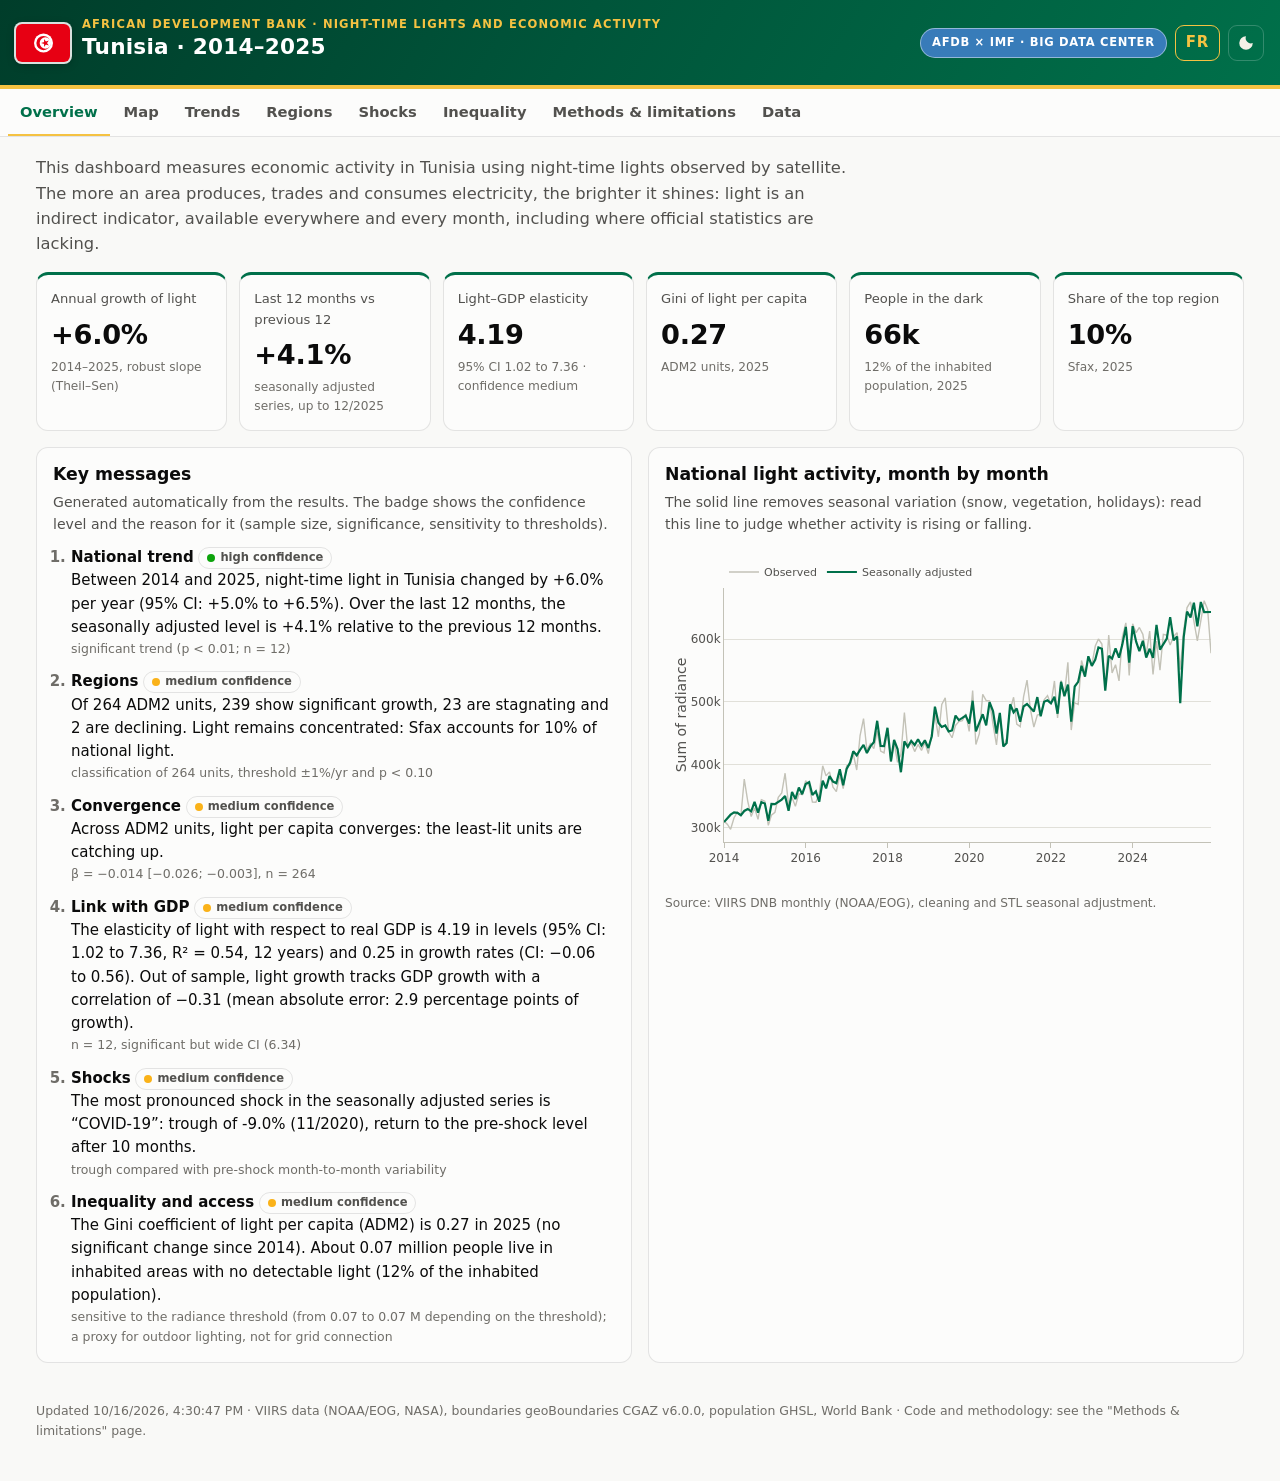
==== en/index.html @ 42baf1ad "Update NTL dashboard — TUN 2014–2025 — run 2026-10-16 16:31 UTC" ====
<!DOCTYPE html>
<html lang="en">
<head>
<meta charset="utf-8">
<meta name="viewport" content="width=device-width, initial-scale=1, viewport-fit=cover">
<title>Night-Time Lights and Economic Activity</title>
<meta name="description" content="Dashboard: economic activity measured with night-time lights (VIIRS) at national and subnational levels.">
<link rel="icon" href="data:image/svg+xml,%3Csvg xmlns='http://www.w3.org/2000/svg' viewBox='0 0 32 32'%3E%3Crect width='32' height='32' rx='7' fill='%2300553A'/%3E%3Ccircle cx='11' cy='13' r='3' fill='%23f5c242'/%3E%3Ccircle cx='21' cy='19' r='2' fill='%23f5c242'/%3E%3Ccircle cx='19' cy='9' r='1.4' fill='%23fde7a6'/%3E%3C/svg%3E">
<link rel="stylesheet" href="assets/vendor/leaflet.css">
<link rel="stylesheet" href="assets/style.css">
<script>
  // apply the stored theme before first paint (no flash)
  try { const t = localStorage.getItem("ntl-theme"); if (t === "light" || t === "dark") document.documentElement.dataset.theme = t; } catch (e) {}
</script>
</head>
<body>
<a class="skip" href="#main">Skip to content</a>
<header class="topbar">
  <div class="brand">
    <img id="flag" class="flag" alt="Flag" hidden>
    <div>
      <div class="eyebrow">African Development Bank · Night-time lights and economic activity</div>
      <h1 id="country-title">Loading…</h1>
    </div>
  </div>
  <div class="controls">
    <span class="cobrand">AfDB × IMF · Big Data Center</span>
    <a id="lang-switch" class="lang-btn" href="#" title="Version française" hreflang="fr">FR</a>
    <label class="sr" for="country-select">Country</label>
    <select id="country-select" hidden></select>
    <button id="theme-toggle" class="icon-btn" type="button" aria-label="Toggle theme" title="Light / dark theme">
      <svg viewBox="0 0 24 24" width="18" height="18" aria-hidden="true"><path fill="currentColor" d="M12 3a9 9 0 1 0 9 9 7 7 0 0 1-9-9z"/></svg>
    </button>
  </div>
</header>
<div id="synthetic-banner" class="banner" hidden role="alert">
  ⚠️ <strong>Synthetic test data</strong>: this dashboard is only meant to check the processing pipeline.
  None of the figures shown are real statistics.
</div>
<nav class="tabs" aria-label="Pages">
  <a href="#overview" data-page="overview">Overview</a>
  <a href="#map" data-page="map">Map</a>
  <a href="#time" data-page="time">Trends</a>
  <a href="#regions" data-page="regions">Regions</a>
  <a href="#shocks" data-page="shocks">Shocks</a>
  <a href="#inequality" data-page="inequality">Inequality</a>
  <a href="#method" data-page="method">Methods &amp; limitations</a>
  <a href="#data" data-page="data">Data</a>
</nav>

<main id="main" class="wrap">
  <!-- ================================ OVERVIEW ================================ -->
  <section class="page" id="page-overview">
    <p class="lede" id="lede"></p>
    <div class="kpis" id="kpis"></div>
    <div class="grid two">
      <article class="card">
        <h2>Key messages</h2>
        <p class="help">Generated automatically from the results. The badge shows the confidence level
          and the reason for it (sample size, significance, sensitivity to thresholds).</p>
        <ol class="messages" id="messages"></ol>
      </article>
      <article class="card">
        <h2>National light activity, month by month</h2>
        <p class="help">The solid line removes seasonal variation (snow, vegetation, holidays): read this line
          to judge whether activity is rising or falling.</p>
        <div class="chart" id="ov-series"></div>
        <p class="source">Source: VIIRS DNB monthly (NOAA/EOG), cleaning and STL seasonal adjustment.</p>
      </article>
    </div>
  </section>

  <!-- ================================ MAP ================================ -->
  <section class="page" id="page-map" hidden>
    <div class="card map-card">
      <div class="map-toolbar" role="group" aria-label="Map options">
        <div class="seg" id="map-mode">
          <button type="button" data-mode="choro" class="on">Indicators</button>
          <button type="button" data-mode="ntl">Lights</button>
          <button type="button" data-mode="compare">Before / after</button>
          <button type="button" data-mode="dark">Areas in the dark</button>
        </div>
        <label class="ctl" data-for="choro">Level
          <select id="map-level"></select></label>
        <label class="ctl" data-for="choro">Indicator
          <select id="map-indicator"></select></label>
        <label class="ctl" data-for="ntl">Year <span id="year-label" class="mono"></span>
          <input type="range" id="map-year" min="0" max="0" step="1"></label>
        <label class="ctl" data-for="compare">Left <select id="cmp-a"></select></label>
        <label class="ctl" data-for="compare">Right <select id="cmp-b"></select></label>
      </div>
      <div class="map-wrap">
        <div id="map" class="map" role="region" aria-label="Interactive map"></div>
        <div id="map-b" class="map map-b" hidden aria-hidden="true"></div>
        <div class="map-legend" id="map-legend"></div>
        <div class="map-fallback" id="map-fallback" hidden>The map could not be loaded (mapping library
          unavailable). The tables on the other pages remain available.</div>
      </div>
      <p class="help" id="map-help"></p>
      <p class="source" id="map-source"></p>
    </div>
  </section>

  <!-- ================================ TIME ================================ -->
  <section class="page" id="page-time" hidden>
    <article class="card">
      <h2>National series: observed, seasonally adjusted, trend</h2>
      <p class="help">Grey bands mark known events; purple lines, statistically detected structural breaks;
        orange dots, anomalous months (deviation of at least 5% after removing seasonality).</p>
      <div class="chart tall" id="t-series"></div>
      <p class="source">Source: VIIRS DNB monthly (VCMSLCFG); robust STL on log(SoL); breaks from piecewise-linear segmentation.</p>
    </article>
    <div class="grid two">
      <article class="card">
        <h2>Year-on-year growth (same month)</h2>
        <p class="help">Comparing a month with the same month of the previous year neutralises seasonality.</p>
        <div class="chart" id="t-yoy"></div>
        <p class="source">Source: VIIRS DNB monthly; own calculations.</p>
      </article>
      <article class="card">
        <h2>Regions (ADM1), seasonally adjusted series</h2>
        <p class="help">Index 100 = first-year average: this compares growth paths, not sizes.</p>
        <div class="chart" id="t-regions"></div>
        <p class="source">Source: VIIRS DNB monthly; STL by region.</p>
      </article>
    </div>
    <h2 class="section-title">Lights and GDP</h2>
    <div class="grid two">
      <article class="card">
        <h3>Relationship between log(lights) and log(real GDP)</h3>
        <p class="help">The slope β is the elasticity: on average, +1% GDP is associated with +β% light.</p>
        <div class="chart" id="g-scatter"></div>
        <div id="g-table"></div>
        <p class="source">Sources: VIIRS VNL V2 annual; World Bank (NY.GDP.MKTP.KD); OLS, HAC standard errors.</p>
      </article>
      <article class="card">
        <h3>GDP growth: official and estimated from lights</h3>
        <p class="help">Out-of-sample estimate: each year is predicted without using it. The last point,
          if any, estimates a year not yet covered by official statistics.</p>
        <div class="chart" id="g-track"></div>
        <p class="source">Sources: World Bank; VIIRS monthly aggregated by year; growth-rate model.</p>
      </article>
    </div>
  </section>

  <!-- ================================ REGIONS ================================ -->
  <section class="page" id="page-regions" hidden>
    <div class="toolbar">
      <div class="seg" id="reg-level"></div>
      <input type="search" id="reg-search" placeholder="Search for a unit…" aria-label="Search for a unit">
    </div>
    <div class="grid two">
      <article class="card">
        <h2>Who is growing, stagnating or declining?</h2>
        <p class="help">Robust annual growth (Theil–Sen slope) with its 95% interval. "Growth" and
          "Decline" require a statistically significant trend of at least ±1%/year.</p>
        <div class="chart tall" id="r-rank"></div>
        <p class="source">Source: VIIRS VNL V2 annual, gas flares masked.</p>
      </article>
      <article class="card">
        <h2>Where is activity concentrated?</h2>
        <p class="help">Share of national light emitted by the brightest unit and by the brightest 10% of units.</p>
        <div class="chart" id="r-conc"></div>
        <h3>Convergence</h3>
        <p class="help">Each point is a unit: growth of light per capita against its initial level.
          A negative slope means the least-lit units are catching up.</p>
        <div class="chart" id="r-beta"></div>
        <p class="source">Source: VIIRS VNL V2; population GHSL/WorldPop.</p>
      </article>
    </div>
    <article class="card flush">
      <div class="table-wrap"><table id="r-table" class="data"></table></div>
    </article>
  </section>

  <!-- ================================ SHOCKS ================================ -->
  <section class="page" id="page-shocks" hidden>
    <article class="card">
      <h2>Shocks: depth and recovery time</h2>
      <p class="help">Trough = maximum deviation of the seasonally adjusted level from its average over the 12 months before the event.
        Recovery = first month in which that level is regained.</p>
      <div id="s-table"></div>
    </article>
    <div class="grid two">
      <article class="card">
        <h2>Daily data (Black Marble)</h2>
        <label class="ctl">Window <select id="s-window"></select></label>
        <div class="chart" id="s-daily"></div>
        <p class="source">Source: NASA Black Marble VNP46A2, high-quality pixels free of cloud and snow.</p>
      </article>
      <article class="card">
        <h2>Impact by region</h2>
        <label class="ctl">Event <select id="s-event"></select></label>
        <div class="chart" id="s-regional"></div>
        <p class="source">Source: VIIRS DNB monthly, seasonally adjusted by region.</p>
      </article>
    </div>
    <article class="card">
      <h2>Detected structural breaks</h2>
      <p class="help">A break with no known event within ±6 months warrants investigation: sensor change, outage,
        unrecorded local event.</p>
      <div id="s-breaks"></div>
    </article>
  </section>

  <!-- ================================ INEQUALITY ================================ -->
  <section class="page" id="page-inequality" hidden>
    <div class="grid two">
      <article class="card">
        <h2>Lorenz curve of light</h2>
        <p class="help">The further the curve lies from the diagonal, the more light (and the activity it reflects) is
          concentrated in a small share of the population.</p>
        <div class="chart" id="i-lorenz"></div>
        <p class="source">Source: VIIRS VNL V2; population GHSL/WorldPop; light per capita of units.</p>
      </article>
      <article class="card">
        <h2>Gini and Theil over time</h2>
        <p class="help">The Theil index decomposes into inequality <em>between</em> regions and <em>within</em> regions.</p>
        <div class="chart" id="i-gini"></div>
        <div class="chart short" id="i-theil"></div>
        <p class="source">Source: calculations on VIIRS VNL V2 and population.</p>
      </article>
    </div>
    <h2 class="section-title">Populations "in the dark"</h2>
    <div class="grid two">
      <article class="card">
        <h3>People living in areas with no detectable light</h3>
        <p class="help">The shaded band shows the range obtained with different radiance thresholds: it is the
          uncertainty margin of the indicator.</p>
        <div class="chart" id="i-dark"></div>
        <p class="source">Sources: VIIRS VNL V2; GHSL/WorldPop; World Bank (EG.ELC.ACCS.ZS).</p>
      </article>
      <article class="card">
        <h3>Where are they?</h3>
        <div class="chart tall" id="i-dark-units"></div>
        <p class="source">Source: VIIRS VNL V2; GHSL/WorldPop.</p>
      </article>
    </div>
    <article class="card">
      <h3>Urban / rural gap</h3>
      <p class="help">Light per capita in urban areas divided by that in rural areas (GHSL degree of urbanisation).</p>
      <div class="chart short" id="i-urban"></div>
    </article>
  </section>

  <!-- ================================ METHOD ================================ -->
  <section class="page prose" id="page-method" hidden>
    <article class="card"><div id="method"></div></article>
  </section>

  <!-- ================================ DATA ================================ -->
  <section class="page" id="page-data" hidden>
    <article class="card">
      <h2>Download the data</h2>
      <p class="help">All tables shown can be downloaded. Licences: VIIRS and Black Marble (public domain,
        attribution requested), geoBoundaries and WorldPop (CC BY 4.0), GHSL (CC BY 4.0), World Bank (CC BY 4.0).</p>
      <ul class="downloads" id="downloads"></ul>
    </article>
  </section>
</main>
<footer class="foot wrap">
  <p id="foot"></p>
</footer>

<script src="assets/vendor/leaflet.js"></script>
<script>window.L || document.write('<link rel="stylesheet" href="https://unpkg.com/leaflet@1.9.4/dist/leaflet.css"><script src="https://unpkg.com/leaflet@1.9.4/dist/leaflet.js"><\/script>')</script>
<script src="assets/vendor/plotly.min.js" charset="utf-8"></script>
<script>window.Plotly || document.write('<script src="https://cdn.jsdelivr.net/npm/plotly.js-dist-min@2.35.2/plotly.min.js" charset="utf-8"><\/script>')</script>
<script src="assets/app.js"></script>
</body>
</html>
---- en/assets/vendor/leaflet.css ----
/* required styles */

.leaflet-pane,
.leaflet-tile,
.leaflet-marker-icon,
.leaflet-marker-shadow,
.leaflet-tile-container,
.leaflet-pane > svg,
.leaflet-pane > canvas,
.leaflet-zoom-box,
.leaflet-image-layer,
.leaflet-layer {
	position: absolute;
	left: 0;
	top: 0;
	}
.leaflet-container {
	overflow: hidden;
	}
.leaflet-tile,
.leaflet-marker-icon,
.leaflet-marker-shadow {
	-webkit-user-select: none;
	   -moz-user-select: none;
	        user-select: none;
	  -webkit-user-drag: none;
	}
/* Prevents IE11 from highlighting tiles in blue */
.leaflet-tile::selection {
	background: transparent;
}
/* Safari renders non-retina tile on retina better with this, but Chrome is worse */
.leaflet-safari .leaflet-tile {
	image-rendering: -webkit-optimize-contrast;
	}
/* hack that prevents hw layers "stretching" when loading new tiles */
.leaflet-safari .leaflet-tile-container {
	width: 1600px;
	height: 1600px;
	-webkit-transform-origin: 0 0;
	}
.leaflet-marker-icon,
.leaflet-marker-shadow {
	display: block;
	}
/* .leaflet-container svg: reset svg max-width decleration shipped in Joomla! (joomla.org) 3.x */
/* .leaflet-container img: map is broken in FF if you have max-width: 100% on tiles */
.leaflet-container .leaflet-overlay-pane svg {
	max-width: none !important;
	max-height: none !important;
	}
.leaflet-container .leaflet-marker-pane img,
.leaflet-container .leaflet-shadow-pane img,
.leaflet-container .leaflet-tile-pane img,
.leaflet-container img.leaflet-image-layer,
.leaflet-container .leaflet-tile {
	max-width: none !important;
	max-height: none !important;
	width: auto;
	padding: 0;
	}

.leaflet-container img.leaflet-tile {
	/* See: https://bugs.chromium.org/p/chromium/issues/detail?id=600120 */
	mix-blend-mode: plus-lighter;
}

.leaflet-container.leaflet-touch-zoom {
	-ms-touch-action: pan-x pan-y;
	touch-action: pan-x pan-y;
	}
.leaflet-container.leaflet-touch-drag {
	-ms-touch-action: pinch-zoom;
	/* Fallback for FF which doesn't support pinch-zoom */
	touch-action: none;
	touch-action: pinch-zoom;
}
.leaflet-container.leaflet-touch-drag.leaflet-touch-zoom {
	-ms-touch-action: none;
	touch-action: none;
}
.leaflet-container {
	-webkit-tap-highlight-color: transparent;
}
.leaflet-container a {
	-webkit-tap-highlight-color: rgba(51, 181, 229, 0.4);
}
.leaflet-tile {
	filter: inherit;
	visibility: hidden;
	}
.leaflet-tile-loaded {
	visibility: inherit;
	}
.leaflet-zoom-box {
	width: 0;
	height: 0;
	-moz-box-sizing: border-box;
	     box-sizing: border-box;
	z-index: 800;
	}
/* workaround for https://bugzilla.mozilla.org/show_bug.cgi?id=888319 */
.leaflet-overlay-pane svg {
	-moz-user-select: none;
	}

.leaflet-pane         { z-index: 400; }

.leaflet-tile-pane    { z-index: 200; }
.leaflet-overlay-pane { z-index: 400; }
.leaflet-shadow-pane  { z-index: 500; }
.leaflet-marker-pane  { z-index: 600; }
.leaflet-tooltip-pane   { z-index: 650; }
.leaflet-popup-pane   { z-index: 700; }

.leaflet-map-pane canvas { z-index: 100; }
.leaflet-map-pane svg    { z-index: 200; }

.leaflet-vml-shape {
	width: 1px;
	height: 1px;
	}
.lvml {
	behavior: url(#default#VML);
	display: inline-block;
	position: absolute;
	}


/* control positioning */

.leaflet-control {
	position: relative;
	z-index: 800;
	pointer-events: visiblePainted; /* IE 9-10 doesn't have auto */
	pointer-events: auto;
	}
.leaflet-top,
.leaflet-bottom {
	position: absolute;
	z-index: 1000;
	pointer-events: none;
	}
.leaflet-top {
	top: 0;
	}
.leaflet-right {
	right: 0;
	}
.leaflet-bottom {
	bottom: 0;
	}
.leaflet-left {
	left: 0;
	}
.leaflet-control {
	float: left;
	clear: both;
	}
.leaflet-right .leaflet-control {
	float: right;
	}
.leaflet-top .leaflet-control {
	margin-top: 10px;
	}
.leaflet-bottom .leaflet-control {
	margin-bottom: 10px;
	}
.leaflet-left .leaflet-control {
	margin-left: 10px;
	}
.leaflet-right .leaflet-control {
	margin-right: 10px;
	}


/* zoom and fade animations */

.leaflet-fade-anim .leaflet-popup {
	opacity: 0;
	-webkit-transition: opacity 0.2s linear;
	   -moz-transition: opacity 0.2s linear;
	        transition: opacity 0.2s linear;
	}
.leaflet-fade-anim .leaflet-map-pane .leaflet-popup {
	opacity: 1;
	}
.leaflet-zoom-animated {
	-webkit-transform-origin: 0 0;
	    -ms-transform-origin: 0 0;
	        transform-origin: 0 0;
	}
svg.leaflet-zoom-animated {
	will-change: transform;
}

.leaflet-zoom-anim .leaflet-zoom-animated {
	-webkit-transition: -webkit-transform 0.25s cubic-bezier(0,0,0.25,1);
	   -moz-transition:    -moz-transform 0.25s cubic-bezier(0,0,0.25,1);
	        transition:         transform 0.25s cubic-bezier(0,0,0.25,1);
	}
.leaflet-zoom-anim .leaflet-tile,
.leaflet-pan-anim .leaflet-tile {
	-webkit-transition: none;
	   -moz-transition: none;
	        transition: none;
	}

.leaflet-zoom-anim .leaflet-zoom-hide {
	visibility: hidden;
	}


/* cursors */

.leaflet-interactive {
	cursor: pointer;
	}
.leaflet-grab {
	cursor: -webkit-grab;
	cursor:    -moz-grab;
	cursor:         grab;
	}
.leaflet-crosshair,
.leaflet-crosshair .leaflet-interactive {
	cursor: crosshair;
	}
.leaflet-popup-pane,
.leaflet-control {
	cursor: auto;
	}
.leaflet-dragging .leaflet-grab,
.leaflet-dragging .leaflet-grab .leaflet-interactive,
.leaflet-dragging .leaflet-marker-draggable {
	cursor: move;
	cursor: -webkit-grabbing;
	cursor:    -moz-grabbing;
	cursor:         grabbing;
	}

/* marker & overlays interactivity */
.leaflet-marker-icon,
.leaflet-marker-shadow,
.leaflet-image-layer,
.leaflet-pane > svg path,
.leaflet-tile-container {
	pointer-events: none;
	}

.leaflet-marker-icon.leaflet-interactive,
.leaflet-image-layer.leaflet-interactive,
.leaflet-pane > svg path.leaflet-interactive,
svg.leaflet-image-layer.leaflet-interactive path {
	pointer-events: visiblePainted; /* IE 9-10 doesn't have auto */
	pointer-events: auto;
	}

/* visual tweaks */

.leaflet-container {
	background: #ddd;
	outline-offset: 1px;
	}
.leaflet-container a {
	color: #0078A8;
	}
.leaflet-zoom-box {
	border: 2px dotted #38f;
	background: rgba(255,255,255,0.5);
	}


/* general typography */
.leaflet-container {
	font-family: "Helvetica Neue", Arial, Helvetica, sans-serif;
	font-size: 12px;
	font-size: 0.75rem;
	line-height: 1.5;
	}


/* general toolbar styles */

.leaflet-bar {
	box-shadow: 0 1px 5px rgba(0,0,0,0.65);
	border-radius: 4px;
	}
.leaflet-bar a {
	background-color: #fff;
	border-bottom: 1px solid #ccc;
	width: 26px;
	height: 26px;
	line-height: 26px;
	display: block;
	text-align: center;
	text-decoration: none;
	color: black;
	}
.leaflet-bar a,
.leaflet-control-layers-toggle {
	background-position: 50% 50%;
	background-repeat: no-repeat;
	display: block;
	}
.leaflet-bar a:hover,
.leaflet-bar a:focus {
	background-color: #f4f4f4;
	}
.leaflet-bar a:first-child {
	border-top-left-radius: 4px;
	border-top-right-radius: 4px;
	}
.leaflet-bar a:last-child {
	border-bottom-left-radius: 4px;
	border-bottom-right-radius: 4px;
	border-bottom: none;
	}
.leaflet-bar a.leaflet-disabled {
	cursor: default;
	background-color: #f4f4f4;
	color: #bbb;
	}

.leaflet-touch .leaflet-bar a {
	width: 30px;
	height: 30px;
	line-height: 30px;
	}
.leaflet-touch .leaflet-bar a:first-child {
	border-top-left-radius: 2px;
	border-top-right-radius: 2px;
	}
.leaflet-touch .leaflet-bar a:last-child {
	border-bottom-left-radius: 2px;
	border-bottom-right-radius: 2px;
	}

/* zoom control */

.leaflet-control-zoom-in,
.leaflet-control-zoom-out {
	font: bold 18px 'Lucida Console', Monaco, monospace;
	text-indent: 1px;
	}

.leaflet-touch .leaflet-control-zoom-in, .leaflet-touch .leaflet-control-zoom-out  {
	font-size: 22px;
	}


/* layers control */

.leaflet-control-layers {
	box-shadow: 0 1px 5px rgba(0,0,0,0.4);
	background: #fff;
	border-radius: 5px;
	}
.leaflet-control-layers-toggle {
	background-image: url(images/layers.png);
	width: 36px;
	height: 36px;
	}
.leaflet-retina .leaflet-control-layers-toggle {
	background-image: url(images/layers-2x.png);
	background-size: 26px 26px;
	}
.leaflet-touch .leaflet-control-layers-toggle {
	width: 44px;
	height: 44px;
	}
.leaflet-control-layers .leaflet-control-layers-list,
.leaflet-control-layers-expanded .leaflet-control-layers-toggle {
	display: none;
	}
.leaflet-control-layers-expanded .leaflet-control-layers-list {
	display: block;
	position: relative;
	}
.leaflet-control-layers-expanded {
	padding: 6px 10px 6px 6px;
	color: #333;
	background: #fff;
	}
.leaflet-control-layers-scrollbar {
	overflow-y: scroll;
	overflow-x: hidden;
	padding-right: 5px;
	}
.leaflet-control-layers-selector {
	margin-top: 2px;
	position: relative;
	top: 1px;
	}
.leaflet-control-layers label {
	display: block;
	font-size: 13px;
	font-size: 1.08333em;
	}
.leaflet-control-layers-separator {
	height: 0;
	border-top: 1px solid #ddd;
	margin: 5px -10px 5px -6px;
	}

/* Default icon URLs */
.leaflet-default-icon-path { /* used only in path-guessing heuristic, see L.Icon.Default */
	background-image: url(images/marker-icon.png);
	}


/* attribution and scale controls */

.leaflet-container .leaflet-control-attribution {
	background: #fff;
	background: rgba(255, 255, 255, 0.8);
	margin: 0;
	}
.leaflet-control-attribution,
.leaflet-control-scale-line {
	padding: 0 5px;
	color: #333;
	line-height: 1.4;
	}
.leaflet-control-attribution a {
	text-decoration: none;
	}
.leaflet-control-attribution a:hover,
.leaflet-control-attribution a:focus {
	text-decoration: underline;
	}
.leaflet-attribution-flag {
	display: inline !important;
	vertical-align: baseline !important;
	width: 1em;
	height: 0.6669em;
	}
.leaflet-left .leaflet-control-scale {
	margin-left: 5px;
	}
.leaflet-bottom .leaflet-control-scale {
	margin-bottom: 5px;
	}
.leaflet-control-scale-line {
	border: 2px solid #777;
	border-top: none;
	line-height: 1.1;
	padding: 2px 5px 1px;
	white-space: nowrap;
	-moz-box-sizing: border-box;
	     box-sizing: border-box;
	background: rgba(255, 255, 255, 0.8);
	text-shadow: 1px 1px #fff;
	}
.leaflet-control-scale-line:not(:first-child) {
	border-top: 2px solid #777;
	border-bottom: none;
	margin-top: -2px;
	}
.leaflet-control-scale-line:not(:first-child):not(:last-child) {
	border-bottom: 2px solid #777;
	}

.leaflet-touch .leaflet-control-attribution,
.leaflet-touch .leaflet-control-layers,
.leaflet-touch .leaflet-bar {
	box-shadow: none;
	}
.leaflet-touch .leaflet-control-layers,
.leaflet-touch .leaflet-bar {
	border: 2px solid rgba(0,0,0,0.2);
	background-clip: padding-box;
	}


/* popup */

.leaflet-popup {
	position: absolute;
	text-align: center;
	margin-bottom: 20px;
	}
.leaflet-popup-content-wrapper {
	padding: 1px;
	text-align: left;
	border-radius: 12px;
	}
.leaflet-popup-content {
	margin: 13px 24px 13px 20px;
	line-height: 1.3;
	font-size: 13px;
	font-size: 1.08333em;
	min-height: 1px;
	}
.leaflet-popup-content p {
	margin: 17px 0;
	margin: 1.3em 0;
	}
.leaflet-popup-tip-container {
	width: 40px;
	height: 20px;
	position: absolute;
	left: 50%;
	margin-top: -1px;
	margin-left: -20px;
	overflow: hidden;
	pointer-events: none;
	}
.leaflet-popup-tip {
	width: 17px;
	height: 17px;
	padding: 1px;

	margin: -10px auto 0;
	pointer-events: auto;

	-webkit-transform: rotate(45deg);
	   -moz-transform: rotate(45deg);
	    -ms-transform: rotate(45deg);
	        transform: rotate(45deg);
	}
.leaflet-popup-content-wrapper,
.leaflet-popup-tip {
	background: white;
	color: #333;
	box-shadow: 0 3px 14px rgba(0,0,0,0.4);
	}
.leaflet-container a.leaflet-popup-close-button {
	position: absolute;
	top: 0;
	right: 0;
	border: none;
	text-align: center;
	width: 24px;
	height: 24px;
	font: 16px/24px Tahoma, Verdana, sans-serif;
	color: #757575;
	text-decoration: none;
	background: transparent;
	}
.leaflet-container a.leaflet-popup-close-button:hover,
.leaflet-container a.leaflet-popup-close-button:focus {
	color: #585858;
	}
.leaflet-popup-scrolled {
	overflow: auto;
	}

.leaflet-oldie .leaflet-popup-content-wrapper {
	-ms-zoom: 1;
	}
.leaflet-oldie .leaflet-popup-tip {
	width: 24px;
	margin: 0 auto;

	-ms-filter: "progid:DXImageTransform.Microsoft.Matrix(M11=0.70710678, M12=0.70710678, M21=-0.70710678, M22=0.70710678)";
	filter: progid:DXImageTransform.Microsoft.Matrix(M11=0.70710678, M12=0.70710678, M21=-0.70710678, M22=0.70710678);
	}

.leaflet-oldie .leaflet-control-zoom,
.leaflet-oldie .leaflet-control-layers,
.leaflet-oldie .leaflet-popup-content-wrapper,
.leaflet-oldie .leaflet-popup-tip {
	border: 1px solid #999;
	}


/* div icon */

.leaflet-div-icon {
	background: #fff;
	border: 1px solid #666;
	}


/* Tooltip */
/* Base styles for the element that has a tooltip */
.leaflet-tooltip {
	position: absolute;
	padding: 6px;
	background-color: #fff;
	border: 1px solid #fff;
	border-radius: 3px;
	color: #222;
	white-space: nowrap;
	-webkit-user-select: none;
	-moz-user-select: none;
	-ms-user-select: none;
	user-select: none;
	pointer-events: none;
	box-shadow: 0 1px 3px rgba(0,0,0,0.4);
	}
.leaflet-tooltip.leaflet-interactive {
	cursor: pointer;
	pointer-events: auto;
	}
.leaflet-tooltip-top:before,
.leaflet-tooltip-bottom:before,
.leaflet-tooltip-left:before,
.leaflet-tooltip-right:before {
	position: absolute;
	pointer-events: none;
	border: 6px solid transparent;
	background: transparent;
	content: "";
	}

/* Directions */

.leaflet-tooltip-bottom {
	margin-top: 6px;
}
.leaflet-tooltip-top {
	margin-top: -6px;
}
.leaflet-tooltip-bottom:before,
.leaflet-tooltip-top:before {
	left: 50%;
	margin-left: -6px;
	}
.leaflet-tooltip-top:before {
	bottom: 0;
	margin-bottom: -12px;
	border-top-color: #fff;
	}
.leaflet-tooltip-bottom:before {
	top: 0;
	margin-top: -12px;
	margin-left: -6px;
	border-bottom-color: #fff;
	}
.leaflet-tooltip-left {
	margin-left: -6px;
}
.leaflet-tooltip-right {
	margin-left: 6px;
}
.leaflet-tooltip-left:before,
.leaflet-tooltip-right:before {
	top: 50%;
	margin-top: -6px;
	}
.leaflet-tooltip-left:before {
	right: 0;
	margin-right: -12px;
	border-left-color: #fff;
	}
.leaflet-tooltip-right:before {
	left: 0;
	margin-left: -12px;
	border-right-color: #fff;
	}

/* Printing */

@media print {
	/* Prevent printers from removing background-images of controls. */
	.leaflet-control {
		-webkit-print-color-adjust: exact;
		print-color-adjust: exact;
		}
	}
---- en/assets/style.css ----
/* Night-time lights dashboard — light & dark themes, responsive. */
:root {
  color-scheme: light;
  --page: #f9f9f7; --surface: #fcfcfb; --surface-2: #f2f1ed;
  --ink: #0b0b0b; --ink-2: #52514e; --muted: #6f6d68; --grid: #e1e0d9; --axis: #c3c2b7;
  --border: rgba(11, 11, 11, .10);
  --accent: #b47a00; --night: #0d1b2a; --gold: #f5c242;
  --s1: #2a78d6; --s2: #eb6834; --s3: #1baf7a; --s4: #eda100; --s5: #e87ba4; --s6: #008300; --s7: #6250d6; --s8: #e34948;
  --grow: #2a78d6; --flat: #a9a8a2; --decline: #e34948;
  --good: #0ca30c; --warn: #fab219; --crit: #d03b3b;
  --radius: 12px;
  --font: system-ui, -apple-system, "Segoe UI", Roboto, sans-serif;
}
@media (prefers-color-scheme: dark) {
  :root:where(:not([data-theme="light"])) {
    color-scheme: dark;
    --page: #0d0d0d; --surface: #1a1a19; --surface-2: #232321;
    --ink: #f0efec; --ink-2: #c3c2b7; --muted: #9a988f; --grid: #2c2c2a; --axis: #383835;
    --border: rgba(255, 255, 255, .10); --accent: #f5c242;
    --s1: #3987e5; --s2: #d95926; --s3: #199e70; --s4: #c98500; --s5: #d55181; --s6: #008300; --s7: #9085e9; --s8: #e66767;
    --grow: #3987e5; --flat: #77766f; --decline: #e66767;
  }
}
:root[data-theme="dark"] {
  color-scheme: dark;
  --page: #0d0d0d; --surface: #1a1a19; --surface-2: #232321;
  --ink: #f0efec; --ink-2: #c3c2b7; --muted: #9a988f; --grid: #2c2c2a; --axis: #383835;
  --border: rgba(255, 255, 255, .10); --accent: #f5c242;
  --s1: #3987e5; --s2: #d95926; --s3: #199e70; --s4: #c98500; --s5: #d55181; --s6: #008300; --s7: #9085e9; --s8: #e66767;
  --grow: #3987e5; --flat: #77766f; --decline: #e66767;
}

* { box-sizing: border-box; }
[hidden] { display: none !important; }
html { -webkit-text-size-adjust: 100%; }
body { margin: 0; background: var(--page); color: var(--ink); font: 15px/1.55 var(--font); }
h1, h2, h3 { line-height: 1.25; margin: 0 0 .4em; }
h1 { font-size: 1.35rem; }
h2 { font-size: 1.08rem; }
h3 { font-size: .98rem; }
a { color: var(--s1); }
.sr, .skip:not(:focus) { position: absolute; width: 1px; height: 1px; overflow: hidden; clip: rect(0 0 0 0); }
.skip:focus { position: fixed; top: 8px; left: 8px; z-index: 100; background: var(--surface); padding: 8px 12px; }
.mono { font-variant-numeric: tabular-nums; }

/* ---- header ---------------------------------------------------------------------------- */
.topbar { display: flex; align-items: center; justify-content: space-between; gap: 12px; padding: 14px 16px;
  padding-top: max(14px, env(safe-area-inset-top)); background: var(--night); color: #f4f1e8; }
.brand { display: flex; align-items: center; gap: 12px; min-width: 0; }
.brand > div { min-width: 0; }
.brand h1 { color: #fff; white-space: nowrap; overflow: hidden; text-overflow: ellipsis; }
.logo { flex: none; width: 36px; height: 36px; border-radius: 9px; background:
  radial-gradient(circle at 34% 40%, var(--gold) 0 4px, transparent 5px),
  radial-gradient(circle at 66% 62%, var(--gold) 0 3px, transparent 4px),
  radial-gradient(circle at 60% 26%, #fde7a6 0 2px, transparent 3px), #13263b; }
.eyebrow { font-size: .72rem; letter-spacing: .08em; text-transform: uppercase; color: #c9b98a; }
.controls { display: flex; gap: 8px; align-items: center; }
.controls select { background: #13263b; color: #fff; border: 1px solid rgba(255,255,255,.2); border-radius: 8px; padding: 6px 8px; }
.icon-btn { display: grid; place-items: center; width: 36px; height: 36px; border-radius: 9px; border: 1px solid rgba(255,255,255,.2);
  background: transparent; color: #f4f1e8; cursor: pointer; }
.icon-btn:hover { background: rgba(255,255,255,.08); }
.banner { background: #fff4d6; color: #5b4300; border-bottom: 1px solid #f0d58a; padding: 10px 16px; font-size: .9rem; }
@media (prefers-color-scheme: dark) { :root:where(:not([data-theme="light"])) .banner { background: #3a2f12; color: #f8e3a6; border-color: #5b4a1b; } }
:root[data-theme="dark"] .banner { background: #3a2f12; color: #f8e3a6; border-color: #5b4a1b; }

/* ---- tabs ------------------------------------------------------------------------------ */
.tabs { position: sticky; top: 0; z-index: 20; display: flex; gap: 2px; overflow-x: auto; scrollbar-width: none;
  background: var(--surface); border-bottom: 1px solid var(--border); padding: 0 8px; }
.tabs::-webkit-scrollbar { display: none; }
.tabs a { flex: none; padding: 12px 12px 10px; color: var(--ink-2); text-decoration: none; font-weight: 550;
  font-size: .92rem; border-bottom: 2px solid transparent; }
.tabs a:hover { color: var(--ink); }
.tabs a[aria-current="page"] { color: var(--ink); border-bottom-color: var(--accent); }

/* ---- layout ---------------------------------------------------------------------------- */
.wrap { max-width: 1240px; margin: 0 auto; padding: 18px 16px 8px; }
.page { display: grid; gap: 16px; }
.grid { display: grid; gap: 16px; }
.grid.two { grid-template-columns: repeat(auto-fit, minmax(min(100%, 460px), 1fr)); }
.card { background: var(--surface); border: 1px solid var(--border); border-radius: var(--radius); padding: 16px; min-width: 0; }
.card.flush { padding: 0; overflow: hidden; }
.section-title { margin: 10px 0 -4px; font-size: 1.15rem; }
.lede { font-size: 1.02rem; color: var(--ink-2); margin: 0; max-width: 80ch; }
.help { color: var(--ink-2); font-size: .88rem; margin: 0 0 10px; max-width: 75ch; }
.source { color: var(--muted); font-size: .76rem; margin: 8px 0 0; }
.chart { width: 100%; height: 340px; }
.chart.tall { height: 480px; }
.chart.short { height: 240px; }
.toolbar { display: flex; flex-wrap: wrap; gap: 10px; align-items: center; }
.toolbar input[type="search"] { flex: 1 1 220px; max-width: 360px; }
input[type="search"], select { font: inherit; color: var(--ink); background: var(--surface); border: 1px solid var(--border);
  border-radius: 8px; padding: 7px 10px; }
.ctl { display: inline-flex; align-items: center; gap: 6px; font-size: .86rem; color: var(--ink-2); margin: 0 0 8px; }
.seg { display: inline-flex; border: 1px solid var(--border); border-radius: 9px; overflow: hidden; background: var(--surface); }
.seg button { font: inherit; font-size: .86rem; border: 0; background: transparent; color: var(--ink-2); padding: 7px 12px; cursor: pointer; }
.seg button + button { border-left: 1px solid var(--border); }
.seg button.on { background: var(--ink); color: var(--surface); }

/* ---- KPIs & messages -------------------------------------------------------------------- */
.kpis { display: grid; gap: 12px; grid-template-columns: repeat(auto-fit, minmax(min(100%, 180px), 1fr)); }
.kpi { background: var(--surface); border: 1px solid var(--border); border-radius: var(--radius); padding: 14px; }
.kpi .label { color: var(--ink-2); font-size: .82rem; }
.kpi .value { font-size: 1.7rem; font-weight: 650; letter-spacing: -.01em; margin: 4px 0 2px; }
.kpi .sub { color: var(--muted); font-size: .76rem; }
.messages { margin: 0; padding-left: 1.2em; display: grid; gap: 12px; }
.messages li::marker { color: var(--muted); font-weight: 600; }
.messages .theme { font-weight: 650; }
.badge { display: inline-flex; align-items: center; gap: 5px; font-size: .72rem; font-weight: 600; padding: 1px 8px;
  border-radius: 99px; border: 1px solid var(--border); color: var(--ink-2); white-space: nowrap; }
.badge::before { content: ""; width: 8px; height: 8px; border-radius: 50%; background: currentColor; }
.badge.high::before { background: var(--good); }
.badge.medium::before { background: var(--warn); }
.badge.low::before { background: var(--crit); }
.why { color: var(--muted); font-size: .78rem; }

/* ---- map --------------------------------------------------------------------------------- */
.map-card { padding: 12px; }
.map-toolbar { display: flex; flex-wrap: wrap; gap: 10px 16px; align-items: center; margin-bottom: 10px; }
.map-toolbar .ctl { margin: 0; }
.map-toolbar input[type="range"] { width: min(220px, 50vw); accent-color: var(--accent); }
.map-wrap { position: relative; height: min(68vh, 640px); min-height: 360px; border-radius: 10px; overflow: hidden; background: var(--surface-2); }
.map-wrap > .map { position: absolute !important; inset: 0; width: 100%; height: 100%; }
.map-b { pointer-events: none; }
.swipe { position: absolute; left: 0; right: 0; bottom: 40px; width: 60%; margin: 0 20%; z-index: 5; accent-color: var(--accent); }
.map-legend { position: absolute; left: 10px; bottom: 10px; z-index: 6; background: var(--surface); color: var(--ink);
  border: 1px solid var(--border); border-radius: 8px; padding: 8px 10px; font-size: .78rem; max-width: 260px; }
.map-legend .ramp { height: 10px; border-radius: 3px; margin: 6px 0 2px; }
.map-legend .ticks { display: flex; justify-content: space-between; color: var(--ink-2); font-variant-numeric: tabular-nums; }
.map-legend .sw { display: inline-block; width: 11px; height: 11px; border-radius: 3px; margin-right: 6px; vertical-align: -1px; }
.map-fallback { position: absolute; inset: 0; display: grid; place-items: center; padding: 24px; text-align: center; color: var(--ink-2); }
.maplibregl-popup-content { background: var(--surface) !important; color: var(--ink); border-radius: 8px; font: 13px/1.45 var(--font); }
.maplibregl-popup-tip { border-top-color: var(--surface) !important; border-bottom-color: var(--surface) !important; }
.maplibregl-ctrl-attrib { font-size: 10px; }

/* ---- tables --------------------------------------------------------------------------- */
.table-wrap { overflow-x: auto; }
table.data { width: 100%; border-collapse: collapse; font-size: .86rem; }
table.data th, table.data td { padding: 8px 10px; border-bottom: 1px solid var(--grid); text-align: right; white-space: nowrap; }
table.data th:first-child, table.data td:first-child { text-align: left; white-space: normal; min-width: 160px; }
table.data th { position: sticky; top: 0; background: var(--surface-2); color: var(--ink-2); font-weight: 600; cursor: pointer; user-select: none; }
table.data th[aria-sort="ascending"]::after { content: " ▲"; font-size: .7em; }
table.data th[aria-sort="descending"]::after { content: " ▼"; font-size: .7em; }
table.data td { font-variant-numeric: tabular-nums; }
table.data tr:hover td { background: var(--surface-2); }
.pill { display: inline-block; padding: 1px 8px; border-radius: 99px; font-size: .76rem; font-weight: 600; color: #fff; }

/* ---- prose / downloads -------------------------------------------------------------- */
.prose .card { max-width: 900px; }
.prose h2 { margin-top: 1.2em; }
.prose h2:first-child { margin-top: 0; }
.prose li { margin: .25em 0; }
.prose code { font-size: .86em; background: var(--surface-2); padding: 1px 5px; border-radius: 4px; }
.prose table { border-collapse: collapse; font-size: .86rem; width: 100%; }
.prose td, .prose th { border-bottom: 1px solid var(--grid); padding: 6px 8px; text-align: left; vertical-align: top; }
.downloads { list-style: none; padding: 0; margin: 0; display: grid; gap: 8px; }
.downloads li { display: flex; justify-content: space-between; gap: 12px; align-items: baseline; border-bottom: 1px solid var(--grid); padding: 8px 0; }
.downloads span { color: var(--ink-2); font-size: .86rem; }
.foot { color: var(--muted); font-size: .78rem; padding-bottom: 28px; }

@media (max-width: 640px) {
  .wrap { padding: 12px 12px 4px; }
  .card { padding: 12px; }
  .kpi .value { font-size: 1.4rem; }
  .chart { height: 300px; }
  .chart.tall { height: 420px; }
  .eyebrow { display: none; }
  .swipe { width: 80%; margin: 0 10%; }
}
@media (forced-colors: active) { .badge::before { forced-color-adjust: none; } }

/* ---- Leaflet map (replaces MapLibre) */
.map-wrap .leaflet-container { background: var(--surface-2); font: inherit; }
.map-legend { z-index: 1001; }
.map-fallback { z-index: 1002; background: var(--surface-2); }
.map-wrap.split > .map { width: calc(50% - 3px); }
.map-wrap.split > #map-b { left: auto; right: 0; pointer-events: auto; }
.map-wrap.split::after { content: ""; position: absolute; top: 0; bottom: 0; left: calc(50% - 3px); width: 6px; background: var(--surface); z-index: 900; }
.leaflet-popup-content table { border-collapse: collapse; font-size: 13px; }
.leaflet-tooltip { font: 600 12px/1.3 inherit; }

/* ==== AfDB visual identity (green / gold), co-branded with the IMF Big Data Center ======== */
:root { --afdb: #00704A; --afdb-dark: #00553A; --afdb-light: #00A86A; --afdb-gold: #F5C242; --imf: #3F7FC7;
  --night: #00553A; --accent: #00704A; --s1: #00704A; --s3: #3F7FC7; }
:root[data-theme="dark"] { --accent: #F5C242; --s1: #00A86A; }
@media (prefers-color-scheme: dark) { :root:where(:not([data-theme="light"])) { --accent: #F5C242; --s1: #00A86A; } }
body { --font: "Segoe UI", Calibri, system-ui, -apple-system, Roboto, sans-serif; font-family: var(--font); }
.topbar { background: linear-gradient(120deg, #003d2a 0%, var(--afdb-dark) 45%, var(--afdb) 100%);
  border-bottom: 4px solid var(--afdb-gold); padding-top: 16px; padding-bottom: 16px; }
.eyebrow { color: var(--afdb-gold); font-weight: 700; letter-spacing: .1em; }
.brand h1 { font-weight: 800; letter-spacing: .01em; }
.flag { flex: none; width: 54px; height: 38px; object-fit: cover; border-radius: 6px;
  box-shadow: 0 0 0 2px rgba(255,255,255,.85), 0 2px 8px rgba(0,0,0,.35); background: #fff; }
.cobrand { display: inline-flex; align-items: center; gap: 6px; padding: 5px 11px; border-radius: 999px; font-size: .72rem;
  font-weight: 700; letter-spacing: .06em; text-transform: uppercase; color: #fff; background: rgba(63,127,199,.9);
  border: 1px solid rgba(255,255,255,.45); white-space: nowrap; }
.lang-btn { display: grid; place-items: center; min-width: 44px; height: 36px; padding: 0 10px; border-radius: 9px;
  border: 1px solid var(--afdb-gold); color: var(--afdb-gold); font-weight: 800; text-decoration: none; letter-spacing: .05em; }
.lang-btn:hover { background: var(--afdb-gold); color: var(--afdb-dark); }
.controls select { background: #003d2a; }
.tabs a[aria-current="page"] { color: var(--afdb); border-bottom-color: var(--afdb-gold) !important; font-weight: 700; }
:root[data-theme="dark"] .tabs a[aria-current="page"] { color: var(--afdb-gold); }
.kpi, .kpis > * { border-top: 3px solid var(--afdb); }
.seg button.on { background: var(--afdb) !important; color: #fff !important; border-color: var(--afdb) !important; }
a { color: var(--s1); }
@media (max-width: 760px) { .cobrand { display: none; } .flag { width: 42px; height: 30px; } }
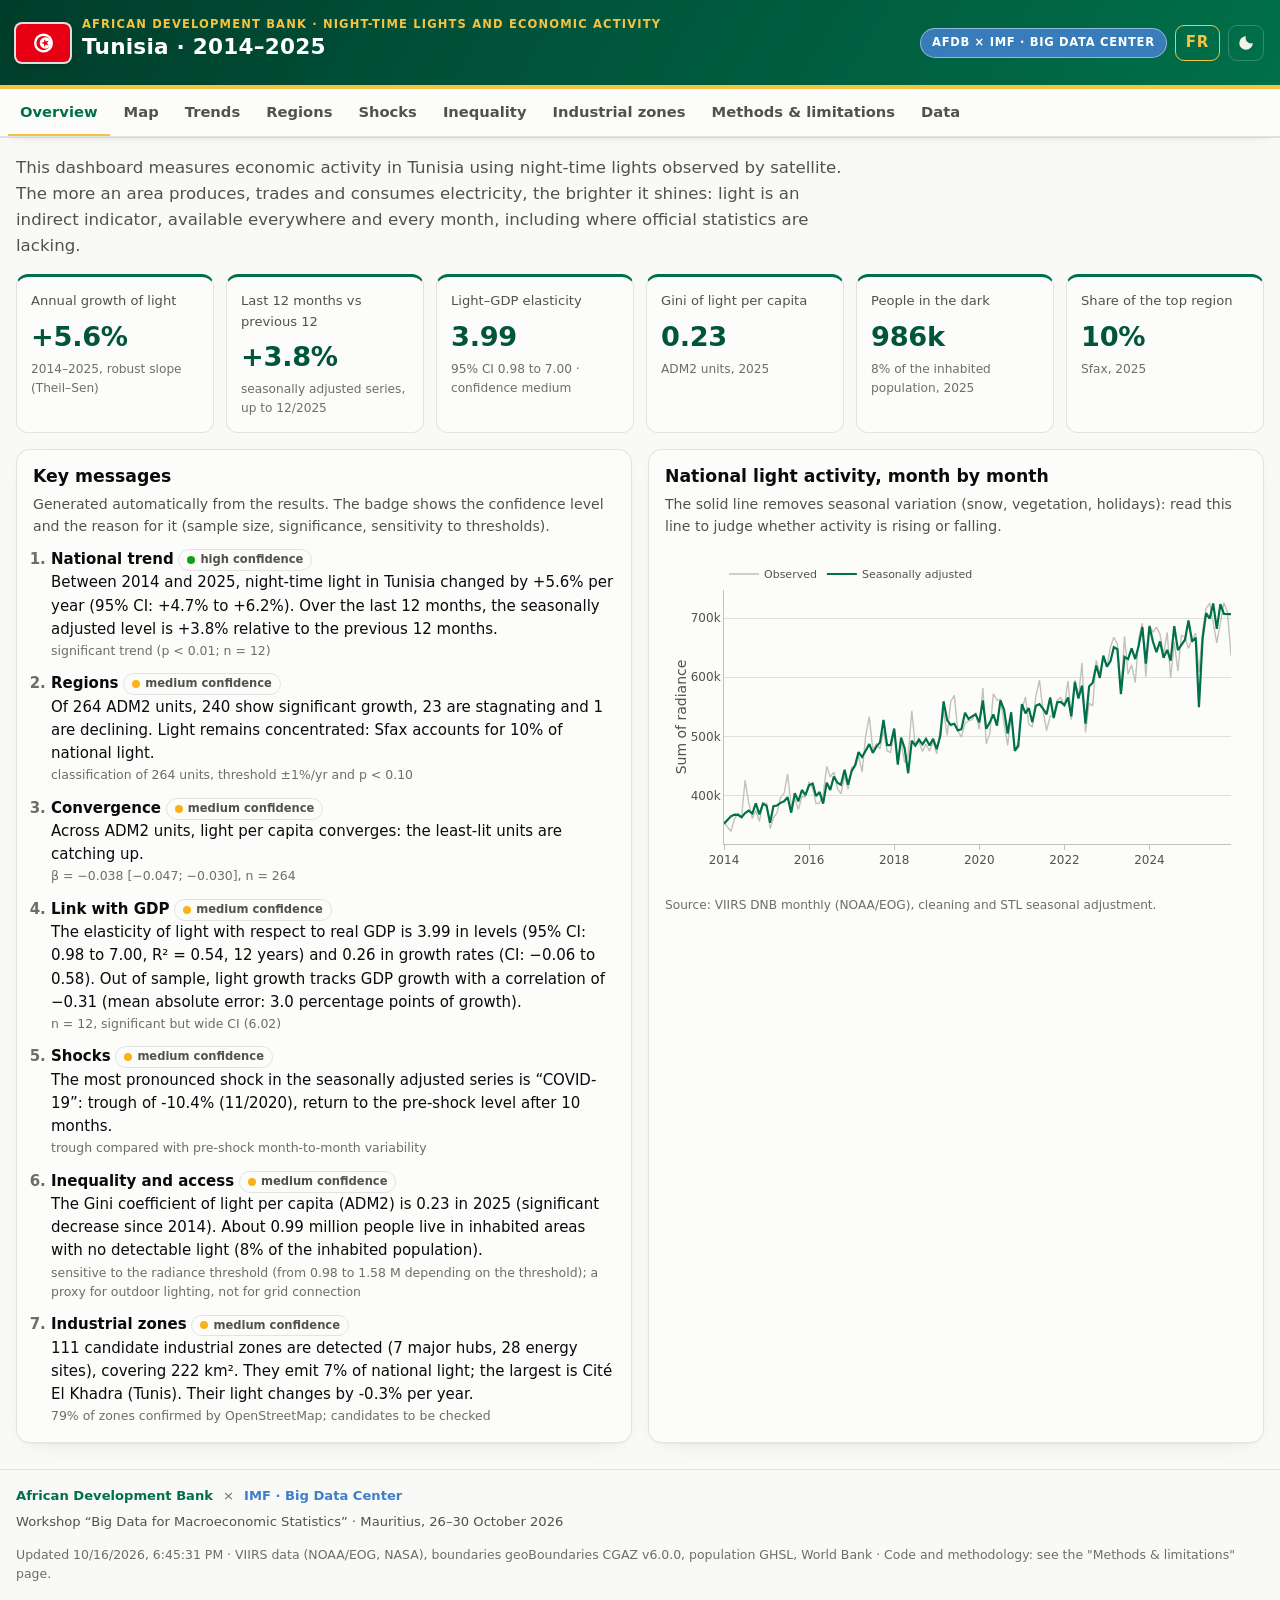
==== commit 53b9b2b3: "Update NTL dashboard — TUN 2014–2025 — run 2026-10-16 18:45 UTC" ====
--- a/en/index.html
+++ b/en/index.html
@@ -2,12 +2,13 @@
 <html lang="en">
 <head>
 <meta charset="utf-8">
+<meta http-equiv="Cache-Control" content="no-cache">
 <meta name="viewport" content="width=device-width, initial-scale=1, viewport-fit=cover">
 <title>Night-Time Lights and Economic Activity</title>
 <meta name="description" content="Dashboard: economic activity measured with night-time lights (VIIRS) at national and subnational levels.">
 <link rel="icon" href="data:image/svg+xml,%3Csvg xmlns='http://www.w3.org/2000/svg' viewBox='0 0 32 32'%3E%3Crect width='32' height='32' rx='7' fill='%2300553A'/%3E%3Ccircle cx='11' cy='13' r='3' fill='%23f5c242'/%3E%3Ccircle cx='21' cy='19' r='2' fill='%23f5c242'/%3E%3Ccircle cx='19' cy='9' r='1.4' fill='%23fde7a6'/%3E%3C/svg%3E">
-<link rel="stylesheet" href="assets/vendor/leaflet.css">
-<link rel="stylesheet" href="assets/style.css">
+<link rel="stylesheet" href="assets/vendor/leaflet.css?v=20261016184531">
+<link rel="stylesheet" href="assets/style.css?v=20261016184531">
 <script>
   // apply the stored theme before first paint (no flash)
   try { const t = localStorage.getItem("ntl-theme"); if (t === "light" || t === "dark") document.documentElement.dataset.theme = t; } catch (e) {}
@@ -44,6 +45,7 @@
   <a href="#regions" data-page="regions">Regions</a>
   <a href="#shocks" data-page="shocks">Shocks</a>
   <a href="#inequality" data-page="inequality">Inequality</a>
+  <a href="#industry" data-page="industry">Industrial zones</a>
   <a href="#method" data-page="method">Methods &amp; limitations</a>
   <a href="#data" data-page="data">Data</a>
 </nav>
@@ -84,8 +86,10 @@
           <select id="map-level"></select></label>
         <label class="ctl" data-for="choro">Indicator
           <select id="map-indicator"></select></label>
-        <label class="ctl" data-for="ntl">Year <span id="year-label" class="mono"></span>
-          <input type="range" id="map-year" min="0" max="0" step="1"></label>
+        <div class="ctl" data-for="ntl">
+          <button type="button" id="map-play" class="play-btn" aria-label="Play the animation" title="Play the animation">▶</button>
+          <label for="map-year">Year <span id="year-label" class="mono"></span></label>
+          <input type="range" id="map-year" min="0" max="0" step="1" aria-label="Year"></div>
         <label class="ctl" data-for="compare">Left <select id="cmp-a"></select></label>
         <label class="ctl" data-for="compare">Right <select id="cmp-b"></select></label>
       </div>
@@ -93,8 +97,9 @@
         <div id="map" class="map" role="region" aria-label="Interactive map"></div>
         <div id="map-b" class="map map-b" hidden aria-hidden="true"></div>
         <div class="map-legend" id="map-legend"></div>
-        <div class="map-fallback" id="map-fallback" hidden>The map could not be loaded (mapping library
-          unavailable). The tables on the other pages remain available.</div>
+        <div class="map-fallback" id="map-fallback" hidden style="display:none"></div>
+        <div class="map-year" id="map-year-badge" hidden></div>
+        <div class="map-year b" id="map-year-badge-b" hidden></div>
       </div>
       <p class="help" id="map-help"></p>
       <p class="source" id="map-source"></p>
@@ -248,6 +253,54 @@
     <article class="card"><div id="method"></div></article>
   </section>
 
+  <!-- ================================ INDUSTRY ================================ -->
+  <section class="page" id="page-industry" hidden>
+    <p class="lede" id="ind-lede"></p>
+    <div class="kpis" id="ind-kpis"></div>
+    <div class="card map-card ind-card">
+      <div class="map-toolbar" role="group" aria-label="Zone filters">
+        <div class="seg" id="ind-filter">
+          <button type="button" data-c="all" class="on">All</button>
+          <button type="button" data-c="major">Major hubs</button>
+          <button type="button" data-c="zone">Industrial / logistics zones</button>
+          <button type="button" data-c="energy">Energy / extraction</button>
+        </div>
+        <label class="ctl"><input type="checkbox" id="ind-ntl" checked> Night lights in the background</label>
+        <label class="ctl"><input type="checkbox" id="ind-poly" checked> Zone outlines</label>
+      </div>
+      <div class="map-wrap ind-wrap">
+        <div id="imap" class="map" role="region" aria-label="Map of industrial zones"></div>
+        <div class="map-legend" id="ind-legend"></div>
+      </div>
+      <p class="help">Each circle is a candidate zone; its area is proportional to the light it emits. Hover to identify it,
+        click for its profile (light trend, non-residential buildings, NO₂, OpenStreetMap validation).</p>
+      <p class="source">Sources: VIIRS VNL V2 (NOAA/EOG), GHSL BUILT-S R2023A (non-residential built-up) and GHS-POP (JRC),
+        Sentinel-5P TROPOMI NO₂ (ESA/Copernicus), OpenStreetMap (validation); computed on Google Earth Engine.</p>
+    </div>
+    <div class="grid two">
+      <article class="card">
+        <h2>The 15 zones emitting the most light</h2>
+        <p class="help">Share of national light emitted by each zone (latest year), colour = zone type.</p>
+        <div class="chart tall" id="ind-top"></div>
+      </article>
+      <article class="card">
+        <h2>Industrial signature of the zones</h2>
+        <p class="help">The further right (mostly non-residential buildings) and the higher (much light per resident), the
+          more industrial the profile. Size = light emitted.</p>
+        <div class="chart tall" id="ind-scatter"></div>
+      </article>
+    </div>
+    <article class="card">
+      <h2>All detected zones</h2>
+      <p class="help">Click a row to centre the map on the zone. Sortable columns.</p>
+      <div class="table-wrap ind-table-wrap"><table class="data" id="ind-table"></table></div>
+    </article>
+    <article class="card prose">
+      <h2>Method, validation and limitations</h2>
+      <div id="ind-method"></div>
+    </article>
+  </section>
+
   <!-- ================================ DATA ================================ -->
   <section class="page" id="page-data" hidden>
     <article class="card">
@@ -259,13 +312,19 @@
   </section>
 </main>
 <footer class="foot wrap">
+  <div class="foot-brand">
+    <span class="fb-afdb">African Development Bank</span>
+    <span class="fb-x">×</span>
+    <span class="fb-imf">IMF · Big Data Center</span>
+    <span class="fb-ev">Workshop “Big Data for Macroeconomic Statistics” · Mauritius, 26–30 October 2026</span>
+  </div>
   <p id="foot"></p>
 </footer>
 
-<script src="assets/vendor/leaflet.js"></script>
+<script src="assets/vendor/leaflet.js?v=20261016184531"></script>
 <script>window.L || document.write('<link rel="stylesheet" href="https://unpkg.com/leaflet@1.9.4/dist/leaflet.css"><script src="https://unpkg.com/leaflet@1.9.4/dist/leaflet.js"><\/script>')</script>
-<script src="assets/vendor/plotly.min.js" charset="utf-8"></script>
+<script src="assets/vendor/plotly.min.js?v=20261016184531" charset="utf-8"></script>
 <script>window.Plotly || document.write('<script src="https://cdn.jsdelivr.net/npm/plotly.js-dist-min@2.35.2/plotly.min.js" charset="utf-8"><\/script>')</script>
-<script src="assets/app.js"></script>
+<script src="assets/app.js?v=20261016184531"></script>
 </body>
 </html>
--- a/en/assets/style.css
+++ b/en/assets/style.css
@@ -203,3 +203,106 @@
 .seg button.on { background: var(--afdb) !important; color: #fff !important; border-color: var(--afdb) !important; }
 a { color: var(--s1); }
 @media (max-width: 760px) { .cobrand { display: none; } .flag { width: 42px; height: 30px; } }
+
+/* ==== v2: ergonomics & visual polish ================================================== */
+.tabs { z-index: 1200; box-shadow: 0 1px 0 var(--border), 0 6px 14px -12px rgba(0,0,0,.35); }
+.tabs a { transition: color .15s ease; }
+.tabs a:hover { color: var(--afdb); }
+.wrap { max-width: 1280px; }
+.card { border-radius: 14px; box-shadow: 0 1px 2px rgba(0,0,0,.04), 0 8px 24px -18px rgba(0,0,0,.25); }
+.kpi { transition: transform .15s ease, box-shadow .15s ease; }
+.kpi:hover { transform: translateY(-2px); box-shadow: 0 10px 24px -16px rgba(0,85,58,.55); }
+.kpi .value { color: var(--afdb-dark); }
+:root[data-theme="dark"] .kpi .value { color: #fff; }
+@media (prefers-color-scheme: dark) { :root:where(:not([data-theme="light"])) .kpi .value { color: #fff; } }
+.lede { font-size: 1.04rem; }
+
+/* map */
+.map-card { padding: 14px; }
+.map-toolbar { position: relative; z-index: 2; background: var(--surface-2); border-radius: 12px; padding: 8px 10px; }
+.map-toolbar .ctl { display: inline-flex; align-items: center; gap: 8px; font-size: .9rem; color: var(--ink-2); }
+.map-toolbar select { border: 1px solid var(--border); border-radius: 8px; padding: 6px 8px; background: var(--surface); color: var(--ink); font: inherit; }
+.seg button { transition: background .15s ease; }
+.seg button:not(.on):hover { background: var(--surface-2); }
+.play-btn { display: grid; place-items: center; width: 34px; height: 34px; border-radius: 50%; border: 0; cursor: pointer;
+  background: var(--afdb); color: #fff; font-size: 12px; box-shadow: 0 2px 6px rgba(0,85,58,.35); }
+.play-btn:hover { background: var(--afdb-dark); }
+.play-btn.on { background: var(--afdb-gold); color: var(--afdb-dark); }
+#year-label { font-weight: 800; color: var(--ink); min-width: 3.2ch; display: inline-block; }
+.map-wrap { height: clamp(420px, calc(100vh - 290px), 760px); border: 1px solid var(--border); }
+.map-legend { left: auto; right: 10px; top: 10px; bottom: auto; box-shadow: 0 4px 14px -6px rgba(0,0,0,.35);
+  background: color-mix(in srgb, var(--surface) 92%, transparent); backdrop-filter: blur(4px); }
+.map-wrap.split .map-legend { right: 10px; }
+.map-year { position: absolute; left: 58px; top: 10px; z-index: 1001; pointer-events: none; padding: 2px 12px; border-radius: 10px;
+  font: 800 1.9rem/1.2 var(--font); color: #fff; background: rgba(0,61,42,.78); letter-spacing: .02em;
+  box-shadow: 0 4px 14px -6px rgba(0,0,0,.45); font-variant-numeric: tabular-nums; }
+.map-year.b { left: calc(50% + 55px); }
+.map-wrap:not(.split) .map-year.b { display: none; }
+.ntl-ctl a { display: grid !important; place-items: center; color: var(--ink) !important; }
+.leaflet-bar a { background: var(--surface); color: var(--ink); border-bottom-color: var(--border); }
+.leaflet-bar a:hover { background: var(--surface-2); }
+.leaflet-control-attribution { background: color-mix(in srgb, var(--surface) 85%, transparent) !important; color: var(--ink-2); }
+.leaflet-control-attribution a { color: var(--s1); }
+.leaflet-control-scale-line { background: color-mix(in srgb, var(--surface) 80%, transparent); color: var(--ink); border-color: var(--ink-2); }
+.leaflet-popup-content-wrapper, .leaflet-popup-tip { background: var(--surface); color: var(--ink); box-shadow: 0 8px 28px -10px rgba(0,0,0,.45); }
+.leaflet-popup-content { margin: 12px 14px; font: 13px/1.45 var(--font); }
+.leaflet-popup-content strong { font-size: 15px; color: var(--afdb-dark); }
+:root[data-theme="dark"] .leaflet-popup-content strong { color: var(--afdb-gold); }
+.leaflet-popup-content .why { color: var(--muted); font-size: 12px; margin-bottom: 4px; }
+.leaflet-popup-content td { padding: 2px 0; }
+.leaflet-tooltip { background: var(--surface); color: var(--ink); border: 1px solid var(--border); border-radius: 8px;
+  box-shadow: 0 6px 16px -8px rgba(0,0,0,.4); padding: 6px 9px; }
+.leaflet-tooltip .tip-p { color: var(--muted); font-weight: 500; }
+.leaflet-tooltip .tip-v { font-weight: 500; color: var(--ink-2); margin-top: 2px; }
+.leaflet-tooltip .tip-v b { color: var(--ink); }
+.spark { margin: 6px 0 8px; padding: 6px 8px 2px; border-radius: 8px; background: var(--surface-2); }
+.spark-t { font-size: 11.5px; color: var(--ink-2); }
+.spark-t b.up { color: var(--afdb); } .spark-t b.down { color: var(--decline); }
+.spark svg { display: block; max-width: 100%; height: auto; }
+.sp-a { fill: rgba(0,112,74,.14); } .sp-l { fill: none; stroke: var(--afdb); stroke-width: 2; stroke-linejoin: round; } .sp-d { fill: var(--afdb-gold); stroke: var(--afdb-dark); stroke-width: 1.2; }
+.map-card.fs, .map-card:fullscreen { position: fixed; inset: 0; z-index: 3000; margin: 0; border-radius: 0; max-width: none; overflow: auto; background: var(--page); }
+.map-card.fs .map-wrap, .map-card:fullscreen .map-wrap { height: calc(100vh - 150px); }
+
+/* footer */
+.foot { border-top: 1px solid var(--border); margin-top: 18px; padding-top: 16px; }
+.foot-brand { display: flex; flex-wrap: wrap; align-items: center; gap: 6px 10px; margin-bottom: 6px; font-size: .82rem; }
+.fb-afdb { font-weight: 800; color: var(--afdb); }
+.fb-imf { font-weight: 800; color: var(--imf); }
+.fb-x { color: var(--muted); }
+.fb-ev { flex-basis: 100%; color: var(--ink-2); }
+:root[data-theme="dark"] .fb-afdb { color: var(--afdb-light); }
+
+@media (max-width: 640px) {
+  .map-wrap { height: 64vh; min-height: 340px; }
+  .map-year { font-size: 1.3rem; left: 52px; }
+  .map-wrap.split > .map { width: 100%; height: calc(50% - 3px); }
+  .map-wrap.split > #map-b { top: auto; bottom: 0; }
+  .map-wrap.split::after { left: 0; right: 0; width: auto; top: calc(50% - 3px); bottom: auto; height: 6px; }
+  .map-year.b { left: 52px; top: calc(50% + 10px); }
+  .map-legend { max-width: 190px; font-size: .72rem; }
+}
+@media (max-width: 640px) {
+  .leaflet-control-scale { display: none; }
+  .leaflet-control-attribution { font-size: 9.5px; max-width: 75%; }
+}
+
+/* ==== v3: basemap selector & industrial zones page ======================================== */
+.base-ctl { background: color-mix(in srgb, var(--surface) 92%, transparent); color: var(--ink); border: 1px solid var(--border);
+  border-radius: 8px; padding: 4px 6px; font-size: 12px; box-shadow: 0 4px 12px -6px rgba(0,0,0,.35); }
+.base-ctl label { display: flex; align-items: center; gap: 6px; }
+.base-ctl select { font: inherit; border: 1px solid var(--border); border-radius: 6px; padding: 2px 4px; background: var(--surface); color: var(--ink); }
+.ind-card .map-wrap { background: #0b0f14; }
+.ind-wrap .leaflet-container { background: #0b0f14; }
+path.izone { filter: drop-shadow(0 0 4px rgba(245,194,66,.55)); }
+path.izone-pt { filter: drop-shadow(0 0 6px rgba(245,194,66,.65)); transition: fill-opacity .2s; }
+.map-legend .sw.round { border-radius: 50%; }
+.ind-pop .ind-badge { display: inline-block; font-size: 11px; font-weight: 700; color: #1b1b1b; padding: 1px 8px; border-radius: 99px; margin-bottom: 4px; }
+.ind-pop strong { display: block; }
+.ind-table-wrap { max-height: 520px; overflow: auto; }
+#ind-table tbody tr { cursor: pointer; }
+#ind-table a { color: var(--ink); text-decoration: none; font-weight: 600; }
+#ind-kpis .kpi { border-top-color: var(--afdb-gold); }
+#ind-method table { margin: 8px 0 12px; }
+@media (max-width: 640px) { .base-ctl span { display: none; } }
+#ind-table th:nth-child(2), #ind-table td:nth-child(2), #ind-table th:nth-child(3), #ind-table td:nth-child(3) { text-align: left; }
+#ind-table td:first-child, #ind-table th:first-child { min-width: 0; width: 56px; }
